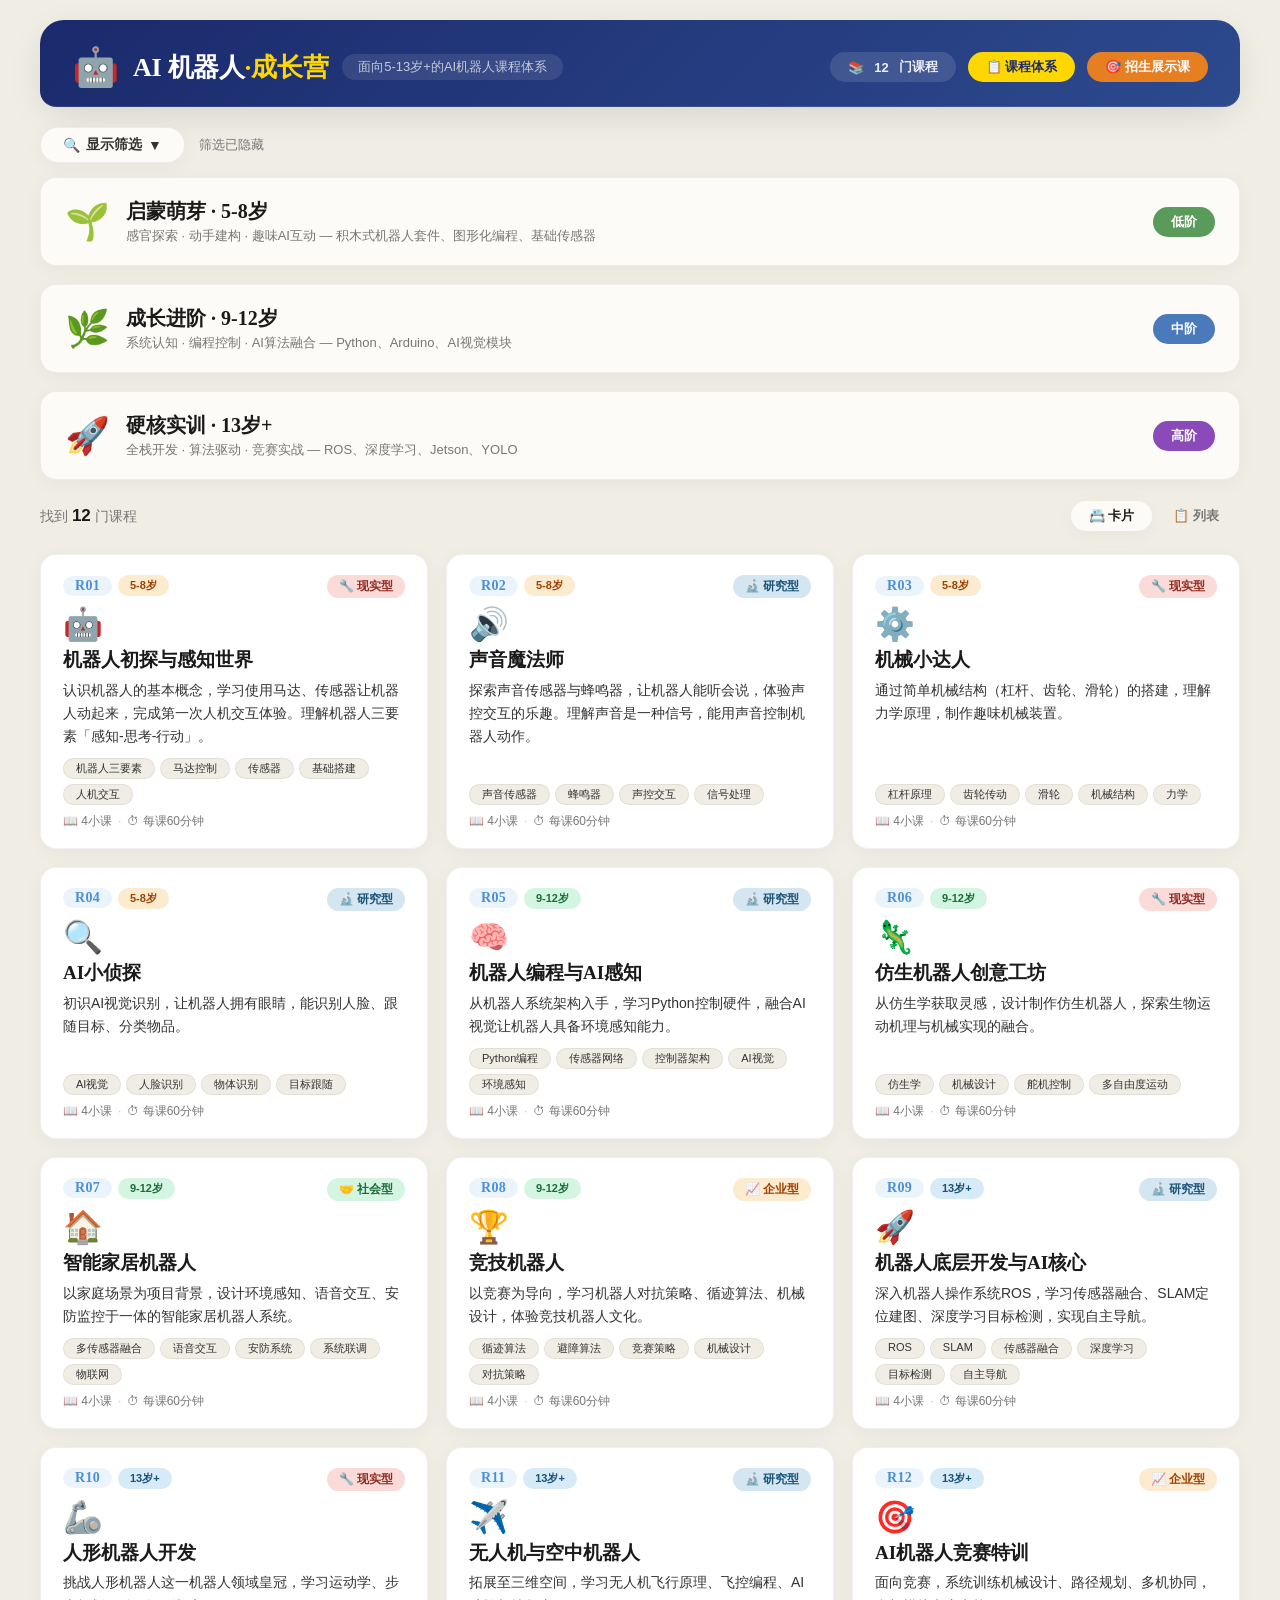
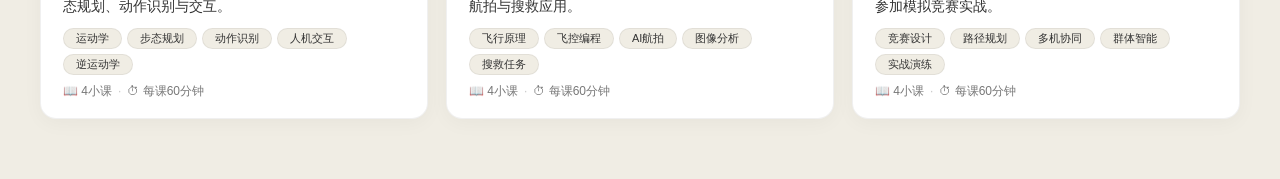
==== index.html @ db53e1a3 "Initial commit: AI机器人·成长营 website - 12 courses, 48 lessons, 3 demo classes" ====
<!DOCTYPE html>
<html lang="zh-CN">
<head>
    <meta charset="UTF-8" />
    <meta name="viewport" content="width=device-width, initial-scale=1.0, maximum-scale=1.0, user-scalable=no" />
    <title>AI机器人·成长营</title>
    <link href="https://fonts.googleapis.cn/css2?family=Cormorant+Garamond:ital,wght@0,500;0,600;0,700;1,500&amp;family=Noto+Serif+SC:wght@500;700;900&amp;display=swap" rel="stylesheet" />
    <link rel="stylesheet" href="css/style.css" />
</head>
<body>

    <div class="app-container">

        <!-- ===== 头部 ===== -->
        <header class="header">
            <div class="header-left">
                <span class="logo">🤖</span>
                <h1>AI 机器人<em>·成长营</em></h1>
                <span class="sub">面向5-13岁+的AI机器人课程体系</span>
            </div>
            <div class="header-right">
                <span class="stats-badge">
                    📚 <span id="totalCourseCount">12</span> 门课程
                </span>
                <a href="curriculum.html" class="stats-badge" style="text-decoration:none;cursor:pointer;background:#FFD700;color:#1a2a6c;">
                    📋 课程体系
                </a>
                <a href="demo.html" class="stats-badge" style="text-decoration:none;cursor:pointer;background:#E67E22;color:#fff;">
                    🎯 招生展示课
                </a>
            </div>
        </header>

        <!-- ===== 筛选切换条 ===== -->
        <div class="filter-toggle-bar">
            <button class="filter-toggle-btn" id="filterToggleBtn">
                <span>🔍</span> 显示筛选
                <span class="arrow">▼</span>
            </button>
            <span class="filter-status" id="filterStatus">筛选已隐藏</span>
        </div>

        <!-- ===== 筛选栏（初始隐藏） ===== -->
        <section class="filter-section hidden" id="filterSection">
            <div class="filter-row">

                <!-- 年龄段筛选 -->
                <div class="filter-group">
                    <span class="label">🎯 年龄</span>
                    <button class="filter-btn age-btn active" data-age="all">全部</button>
                    <button class="filter-btn age-btn" data-age="5-8">5-8岁</button>
                    <button class="filter-btn age-btn" data-age="9-12">9-12岁</button>
                    <button class="filter-btn age-btn" data-age="13+">13岁+</button>
                </div>

                <div style="width:1px;height:24px;background:var(--rule);flex-shrink:0;"></div>

                <!-- 职业类型筛选 -->
                <div class="filter-group">
                    <span class="label">💼 职业</span>
                    <button class="filter-btn career-btn active" data-career="all">全部</button>
                    <button class="filter-btn career-btn" data-career="R"><span class="emoji">🔧</span> R</button>
                    <button class="filter-btn career-btn" data-career="I"><span class="emoji">🔬</span> I</button>
                    <button class="filter-btn career-btn" data-career="A"><span class="emoji">🎨</span> A</button>
                    <button class="filter-btn career-btn" data-career="S"><span class="emoji">🤝</span> S</button>
                    <button class="filter-btn career-btn" data-career="E"><span class="emoji">📈</span> E</button>
                    <button class="filter-btn career-btn" data-career="C"><span class="emoji">📋</span> C</button>
                </div>

                <div style="width:1px;height:24px;background:var(--rule);flex-shrink:0;"></div>

                <!-- 知识点筛选 (按钮组) -->
                <div class="filter-group" id="knowledgeGroup">
                    <span class="label">🧠 知识点</span>
                    <div id="knowledgeBtnGroup" style="display:flex;flex-wrap:wrap;gap:5px;">
                        <!-- 由JS生成 -->
                    </div>
                </div>

                <button class="filter-clear" id="clearFiltersBtn">✕ 清除筛选</button>
            </div>
        </section>

        <!-- ===== 阶段导航 ===== -->
        <div class="stage-banner">
            <div class="stage-icon">🌱</div>
            <div class="stage-info">
                <h2>启蒙萌芽 · 5-8岁</h2>
                <p>感官探索 · 动手建构 · 趣味AI互动 — 积木式机器人套件、图形化编程、基础传感器</p>
            </div>
            <span class="stage-badge sb-basic">低阶</span>
        </div>

        <div class="stage-banner">
            <div class="stage-icon">🌿</div>
            <div class="stage-info">
                <h2>成长进阶 · 9-12岁</h2>
                <p>系统认知 · 编程控制 · AI算法融合 — Python、Arduino、AI视觉模块</p>
            </div>
            <span class="stage-badge sb-inter">中阶</span>
        </div>

        <div class="stage-banner">
            <div class="stage-icon">🚀</div>
            <div class="stage-info">
                <h2>硬核实训 · 13岁+</h2>
                <p>全栈开发 · 算法驱动 · 竞赛实战 — ROS、深度学习、Jetson、YOLO</p>
            </div>
            <span class="stage-badge sb-adv">高阶</span>
        </div>

        <!-- ===== 工具栏 ===== -->
        <div class="toolbar">
            <div class="toolbar-left">
                <span class="count">找到 <strong id="courseCount">12</strong> 门课程</span>
            </div>
            <div class="view-toggle">
                <button class="active" data-view="card" id="viewCardBtn">📇 卡片</button>
                <button data-view="list" id="viewListBtn">📋 列表</button>
            </div>
        </div>

        <!-- ===== 课程列表容器 ===== -->
        <div class="course-grid" id="courseGrid"></div>

        <!-- ===== 空状态 ===== -->
        <div class="empty-state" id="emptyState" style="display:none;">
            <span class="emoji">🔍</span>
            <h3>没有找到匹配的课程</h3>
            <p>试试调整筛选条件吧～</p>
        </div>

    </div>

    <script src="js/courses-data.js"></script>
    <script src="js/script.js"></script>
</body>
</html>
---- css/style.css ----
/* ===== 变量 ===== */
:root {
    --paper: #FDFBF7;
    --paper2: #F0EDE4;
    --paper3: #E8E3D8;
    --ink: #1A1A1A;
    --ink2: #333333;
    --ink3: #777777;
    --gold: #C8A86B;
    --gold2: #B8924A;
    --gold-bg: rgba(200, 168, 107, 0.10);
    --gold-bd: rgba(200, 168, 107, 0.30);
    --rule: rgba(0, 0, 0, 0.06);
    --card-bg: #FFFFFF;
    --shadow: 0 4px 20px rgba(0, 0, 0, 0.04);
    --shadow2: 0 8px 32px rgba(0, 0, 0, 0.08);
    --radius: 16px;
    --max-w: 480px;
    --font-serif: 'Noto Serif SC', serif;
    --font-sans: -apple-system, BlinkMacSystemFont, "PingFang SC", "Helvetica Neue", STHeiti, "Microsoft YaHei", Tahoma, Arial, sans-serif;
    --font-el: 'Cormorant Garamond', serif;
    --robot-blue: #4A90D9;
    --robot-blue-bg: rgba(74, 144, 217, 0.10);
    --robot-blue-bd: rgba(74, 144, 217, 0.30);
    --robot-green: #5CB85C;
    --robot-orange: #E67E22;
}

*,
*::before,
*::after {
    box-sizing: border-box;
    margin: 0;
    padding: 0;
}

html {
    scroll-behavior: smooth;
}

body {
    font-family: var(--font-sans);
    background: var(--paper2);
    color: var(--ink);
    -webkit-font-smoothing: antialiased;
    padding: 20px 16px 60px;
    min-height: 100vh;
}

::-webkit-scrollbar {
    width: 6px;
}
::-webkit-scrollbar-track {
    background: var(--paper2);
}
::-webkit-scrollbar-thumb {
    background: var(--gold-bd);
    border-radius: 10px;
}
::-webkit-scrollbar-thumb:hover {
    background: var(--gold);
}

.app-container {
    max-width: 1200px;
    margin: 0 auto;
}

/* ===== 头部 ===== */
.header {
    background: linear-gradient(135deg, #1a2a6c, #2d4a8e);
    border-radius: 24px 24px 16px 16px;
    padding: 28px 32px 20px;
    box-shadow: 0 10px 40px -10px rgba(0, 0, 0, 0.15);
    margin-bottom: 20px;
    display: flex;
    flex-wrap: wrap;
    align-items: center;
    justify-content: space-between;
    border-bottom: 1px solid rgba(255,255,255,0.1);
}

.header-left {
    display: flex;
    align-items: center;
    gap: 14px;
    flex-wrap: wrap;
}

.header-left .logo {
    font-size: 38px;
    line-height: 1;
}

.header-left h1 {
    font-family: var(--font-serif);
    font-size: 26px;
    font-weight: 900;
    color: #fff;
    letter-spacing: -.01em;
}
.header-left h1 em {
    font-style: normal;
    color: #FFD700;
    position: relative;
}
.header-left h1 em::after {
    content: '';
    position: absolute;
    bottom: 2px;
    left: 0;
    width: 100%;
    height: 6px;
    background-color: rgba(255, 215, 0, 0.3);
    z-index: -1;
}

.header-left .sub {
    font-size: 13px;
    color: rgba(255,255,255,0.7);
    background: rgba(255,255,255,0.1);
    padding: 4px 16px;
    border-radius: 30px;
    font-weight: 500;
}

.header-right {
    display: flex;
    align-items: center;
    gap: 12px;
    flex-wrap: wrap;
}

.stats-badge {
    background: rgba(255,255,255,0.12);
    padding: 6px 18px;
    border-radius: 40px;
    font-size: 13px;
    font-weight: 600;
    color: rgba(255,255,255,0.9);
    display: flex;
    align-items: center;
    gap: 10px;
}

/* ===== 筛选切换条 ===== */
.filter-toggle-bar {
    display: flex;
    align-items: center;
    justify-content: flex-start;
    gap: 14px;
    margin-bottom: 14px;
    flex-wrap: wrap;
}

.filter-toggle-btn {
    padding: 8px 22px;
    border-radius: 40px;
    border: 1px solid var(--rule);
    background: var(--paper);
    font-size: 14px;
    font-weight: 600;
    color: var(--ink2);
    cursor: pointer;
    transition: all 0.25s;
    font-family: var(--font-sans);
    display: flex;
    align-items: center;
    gap: 6px;
    box-shadow: var(--shadow);
}
.filter-toggle-btn:hover {
    border-color: var(--robot-blue-bd);
    background: var(--paper);
    transform: translateY(-1px);
    box-shadow: var(--shadow2);
}
.filter-toggle-btn.active {
    border-color: var(--robot-blue);
    background: var(--robot-blue);
    color: #fff;
    box-shadow: 0 4px 16px rgba(74, 144, 217, 0.25);
}
.filter-toggle-btn.active:hover {
    background: #3a7bc8;
    border-color: #3a7bc8;
}
.filter-toggle-btn .arrow {
    display: inline-block;
    transition: transform 0.3s ease;
    font-size: 14px;
}
.filter-toggle-btn.active .arrow {
    transform: rotate(180deg);
}

.filter-status {
    font-size: 13px;
    color: var(--ink3);
    font-weight: 500;
}

/* ===== 筛选栏 ===== */
.filter-section {
    background: var(--paper);
    border-radius: 16px;
    padding: 18px 24px;
    box-shadow: var(--shadow);
    margin-bottom: 20px;
    border: 1px solid var(--rule);
    overflow: hidden;
    transition: max-height 0.5s cubic-bezier(0.4, 0, 0.2, 1),
        opacity 0.4s ease,
        padding 0.4s ease,
        margin 0.4s ease;
    max-height: 800px;
    opacity: 1;
    padding: 18px 24px;
}
.filter-section.hidden {
    max-height: 0;
    opacity: 0;
    padding: 0 24px;
    margin-bottom: 0;
    border-width: 0;
    pointer-events: none;
}

.filter-row {
    display: flex;
    flex-wrap: wrap;
    align-items: center;
    gap: 10px 16px;
}

.filter-group {
    display: flex;
    flex-wrap: wrap;
    align-items: center;
    gap: 6px;
}

.filter-group .label {
    font-size: 13px;
    font-weight: 600;
    color: var(--ink3);
    margin-right: 2px;
}

.filter-btn {
    padding: 6px 16px;
    border-radius: 30px;
    border: 1px solid var(--rule);
    background: transparent;
    font-size: 13px;
    font-weight: 600;
    color: var(--ink2);
    cursor: pointer;
    transition: all 0.2s;
    font-family: var(--font-sans);
}
.filter-btn:hover {
    border-color: var(--robot-blue-bd);
    background: var(--robot-blue-bg);
}
.filter-btn.active {
    border-color: var(--robot-blue);
    background: var(--robot-blue);
    color: #fff;
    box-shadow: 0 2px 12px rgba(74, 144, 217, 0.25);
}

.filter-btn.age-btn {
    min-width: 64px;
    justify-content: center;
}

.filter-btn.career-btn {
    min-width: 48px;
    justify-content: center;
}
.filter-btn.career-btn .emoji {
    margin-right: 3px;
}

.filter-btn.knowledge-btn {
    min-width: 40px;
    justify-content: center;
}

.filter-clear {
    padding: 6px 14px;
    border-radius: 30px;
    border: none;
    background: var(--paper2);
    font-size: 12px;
    font-weight: 600;
    color: var(--ink3);
    cursor: pointer;
    transition: all 0.2s;
    font-family: var(--font-sans);
}
.filter-clear:hover {
    background: var(--paper3);
    color: var(--ink2);
}

/* ===== 工具栏 ===== */
.toolbar {
    display: flex;
    flex-wrap: wrap;
    align-items: center;
    justify-content: space-between;
    margin-bottom: 20px;
    gap: 12px;
}

.toolbar-left {
    display: flex;
    align-items: center;
    gap: 12px;
}

.toolbar-left .count {
    font-size: 14px;
    color: var(--ink3);
    font-weight: 500;
}
.toolbar-left .count strong {
    color: var(--ink);
    font-size: 17px;
    font-weight: 700;
}

.view-toggle {
    display: flex;
    background: var(--paper2);
    border-radius: 40px;
    padding: 3px;
    gap: 3px;
}
.view-toggle button {
    border: none;
    background: transparent;
    padding: 6px 18px;
    border-radius: 30px;
    font-size: 13px;
    font-weight: 600;
    color: var(--ink3);
    cursor: pointer;
    transition: all 0.2s;
    font-family: var(--font-sans);
}
.view-toggle button.active {
    background: var(--paper);
    color: var(--ink);
    box-shadow: var(--shadow);
}
.view-toggle button:hover:not(.active) {
    color: var(--ink);
}

/* ===== 课程网格 ===== */
.course-grid {
    display: grid;
    grid-template-columns: repeat(auto-fill, minmax(300px, 1fr));
    gap: 18px;
    transition: all 0.3s;
}

.course-grid.list-view {
    display: flex;
    flex-direction: column;
    gap: 12px;
}

/* ===== 课程卡片 ===== */
.course-card {
    background: var(--card-bg);
    border-radius: 16px;
    padding: 20px 22px 18px;
    border: 1px solid var(--rule);
    box-shadow: var(--shadow);
    transition: all 0.3s;
    display: flex;
    flex-direction: column;
    position: relative;
    overflow: hidden;
}
.course-card:hover {
    border-color: var(--robot-blue-bd);
    box-shadow: var(--shadow2);
    transform: translateY(-2px);
}

.course-card .top-row {
    display: flex;
    justify-content: space-between;
    align-items: flex-start;
    gap: 10px;
    margin-bottom: 10px;
}

.course-card .top-row .left-tags {
    display: flex;
    flex-wrap: wrap;
    align-items: center;
    gap: 6px;
}

.course-card .course-id {
    font-family: var(--font-el);
    font-size: 14px;
    font-weight: 700;
    padding: 2px 12px;
    border-radius: 30px;
    background: var(--robot-blue-bg);
    color: var(--robot-blue);
    white-space: nowrap;
    letter-spacing: 0.02em;
}

.course-card .age-tag {
    font-size: 11px;
    font-weight: 700;
    padding: 3px 12px;
    border-radius: 30px;
    background: var(--paper2);
    color: var(--ink2);
    white-space: nowrap;
}
.course-card .age-tag.age-5-8 {
    background: #fdebd0;
    color: #a04000;
}
.course-card .age-tag.age-9-12 {
    background: #d5f5e3;
    color: #1a6e3a;
}
.course-card .age-tag.age-13 {
    background: #d6eaf8;
    color: #1a5276;
}

.course-card .career-tag {
    font-size: 12px;
    font-weight: 700;
    padding: 3px 12px;
    border-radius: 30px;
    white-space: nowrap;
}
.career-tag.career-R {
    background: #fadbd8;
    color: #922b21;
}
.career-tag.career-I {
    background: #d4e6f1;
    color: #1a5276;
}
.career-tag.career-A {
    background: #ebdef0;
    color: #6c3483;
}
.career-tag.career-S {
    background: #d5f5e3;
    color: #1a6e3a;
}
.career-tag.career-E {
    background: #fdebd0;
    color: #a04000;
}
.career-tag.career-C {
    background: #e8e8e8;
    color: #5d6d7e;
}

.course-card .course-icon {
    font-size: 32px;
    line-height: 1;
    margin-bottom: 4px;
}

.course-card .course-title {
    font-family: var(--font-serif);
    font-size: 19px;
    font-weight: 700;
    color: var(--ink);
    margin: 4px 0 4px;
    line-height: 1.3;
    cursor: pointer;
    transition: color 0.2s;
    border-bottom: 2px solid transparent;
    display: inline-block;
    width: fit-content;
}
.course-card .course-title:hover {
    color: var(--robot-blue);
    border-bottom-color: var(--robot-blue-bd);
}

.course-card .course-desc {
    font-size: 14px;
    color: var(--ink2);
    line-height: 1.65;
    margin-bottom: 10px;
    flex: 1;
    font-weight: 400;
}

.course-card .knowledge-wrap {
    display: flex;
    flex-wrap: wrap;
    gap: 5px;
    margin-bottom: 4px;
}
.course-card .knowledge-tag {
    font-size: 11px;
    font-weight: 500;
    padding: 2px 12px;
    border-radius: 20px;
    background: var(--paper2);
    color: var(--ink2);
    border: 1px solid var(--rule);
}

/* ===== 列表视图 ===== */
.course-grid.list-view .course-card {
    flex-direction: row;
    flex-wrap: wrap;
    align-items: center;
    padding: 14px 20px;
    gap: 10px 16px;
}
.course-grid.list-view .course-card .top-row {
    margin-bottom: 0;
    flex: 0 0 auto;
    gap: 6px;
}
.course-grid.list-view .course-card .course-icon {
    font-size: 26px;
    margin-bottom: 0;
}
.course-grid.list-view .course-card .course-title {
    font-size: 16px;
    margin: 0;
    flex: 1 1 140px;
}
.course-grid.list-view .course-card .course-desc {
    margin-bottom: 0;
    flex: 2 1 200px;
    font-size: 13px;
}
.course-grid.list-view .course-card .knowledge-wrap {
    margin-bottom: 0;
    flex: 1 1 120px;
}
.course-grid.list-view .course-card .top-row .left-tags {
    flex-wrap: nowrap;
}

/* ===== 空状态 ===== */
.empty-state {
    text-align: center;
    padding: 60px 20px;
    background: var(--paper);
    border-radius: 16px;
    box-shadow: var(--shadow);
    border: 1px solid var(--rule);
}
.empty-state .emoji {
    font-size: 48px;
    display: block;
    margin-bottom: 12px;
}
.empty-state h3 {
    font-family: var(--font-serif);
    font-size: 20px;
    color: var(--ink);
    margin-bottom: 6px;
}
.empty-state p {
    color: var(--ink3);
    font-size: 14px;
}

/* ===== 弹窗 ===== */
.popup-overlay {
    position: fixed;
    top: 0;
    left: 0;
    width: 100%;
    height: 100%;
    background: rgba(0, 0, 0, 0.45);
    backdrop-filter: blur(6px);
    display: flex;
    align-items: center;
    justify-content: center;
    z-index: 1000;
    opacity: 0;
    visibility: hidden;
    transition: opacity 0.3s ease, visibility 0.3s ease;
}
.popup-overlay.active {
    opacity: 1;
    visibility: visible;
}

.popup-card {
    background: var(--paper);
    border-radius: 24px;
    max-width: 640px;
    width: 94%;
    padding: 28px 32px 24px;
    box-shadow: 0 40px 80px rgba(0, 0, 0, 0.25);
    transform: scale(0.95) translateY(20px);
    transition: transform 0.35s ease, opacity 0.35s ease;
    opacity: 0;
    max-height: 88vh;
    overflow-y: auto;
    position: relative;
    border: 1px solid var(--rule);
}
.popup-overlay.active .popup-card {
    transform: scale(1) translateY(0);
    opacity: 1;
}

.popup-card .popup-close {
    position: sticky;
    top: 0;
    float: right;
    background: var(--paper);
    border: none;
    font-size: 28px;
    color: var(--ink3);
    cursor: pointer;
    transition: color 0.2s;
    line-height: 1;
    padding: 0 4px;
    z-index: 2;
    border-radius: 50%;
    width: 40px;
    height: 40px;
    display: flex;
    align-items: center;
    justify-content: center;
    margin-top: -8px;
    margin-right: -8px;
    box-shadow: 0 2px 12px rgba(0,0,0,0.04);
}
.popup-card .popup-close:hover {
    color: var(--ink);
    background: var(--paper2);
}

.popup-card .popup-icon {
    font-size: 40px;
    margin-bottom: 4px;
}
.popup-card .popup-title {
    font-family: var(--font-serif);
    font-size: 24px;
    font-weight: 700;
    color: var(--ink);
    margin-bottom: 2px;
}
.popup-card .popup-sub {
    display: flex;
    gap: 10px;
    flex-wrap: wrap;
    margin-bottom: 14px;
    font-size: 13px;
    font-weight: 600;
    color: var(--ink3);
}
.popup-card .popup-sub span {
    background: var(--paper2);
    padding: 2px 14px;
    border-radius: 30px;
}

/* 关联说明 */
.popup-card .popup-relation {
    font-size: 15px;
    line-height: 1.7;
    color: var(--ink2);
    background: var(--paper2);
    padding: 14px 18px;
    border-radius: 14px;
    border-left: 4px solid var(--robot-blue);
    margin-bottom: 18px;
}
.popup-card .popup-relation strong {
    color: var(--ink);
}

/* 小课列表 */
.popup-card .popup-lessons-title {
    font-family: var(--font-serif);
    font-size: 18px;
    font-weight: 700;
    color: var(--ink);
    margin-bottom: 12px;
    display: flex;
    align-items: center;
    gap: 10px;
}
.popup-card .popup-lessons-title .badge {
    font-size: 12px;
    font-weight: 600;
    background: var(--robot-blue-bg);
    color: var(--robot-blue);
    padding: 0 14px;
    border-radius: 30px;
    border: 1px solid var(--robot-blue-bd);
}

.popup-card .lesson-item {
    background: var(--card-bg);
    border-radius: 12px;
    padding: 12px 16px;
    margin-bottom: 10px;
    border: 1px solid var(--rule);
    transition: all 0.2s;
}
.popup-card .lesson-item:hover {
    border-color: var(--robot-blue-bd);
    box-shadow: var(--shadow);
}
.popup-card .lesson-item .lesson-header {
    display: flex;
    align-items: center;
    gap: 10px;
    margin-bottom: 4px;
}
.popup-card .lesson-item .lesson-num {
    font-family: var(--font-el);
    font-size: 16px;
    font-weight: 700;
    color: var(--robot-blue);
    background: var(--robot-blue-bg);
    padding: 0 12px;
    border-radius: 30px;
    min-width: 48px;
    text-align: center;
    line-height: 28px;
}
.popup-card .lesson-item .lesson-topic {
    font-size: 16px;
    font-weight: 700;
    color: var(--ink);
}
.popup-card .lesson-item .lesson-detail {
    font-size: 14px;
    color: var(--ink2);
    line-height: 1.6;
    padding-left: 4px;
}
.popup-card .lesson-item .lesson-detail .label {
    font-weight: 600;
    color: var(--ink);
    display: inline-block;
    min-width: 52px;
}
.popup-card .lesson-item .lesson-detail .label-outcome {
    font-weight: 600;
    color: var(--robot-orange);
    display: inline-block;
    min-width: 52px;
}

/* ===== 阶段横幅 ===== */
.stage-banner {
    background: var(--paper);
    border-radius: 16px;
    padding: 20px 24px;
    margin-bottom: 18px;
    border: 1px solid var(--rule);
    box-shadow: var(--shadow);
    display: flex;
    align-items: center;
    gap: 16px;
    flex-wrap: wrap;
}
.stage-banner .stage-icon {
    font-size: 36px;
}
.stage-banner .stage-info {
    flex: 1;
}
.stage-banner .stage-info h2 {
    font-family: var(--font-serif);
    font-size: 20px;
    font-weight: 700;
    color: var(--ink);
    margin-bottom: 2px;
}
.stage-banner .stage-info p {
    font-size: 13px;
    color: var(--ink3);
}
.stage-banner .stage-badge {
    padding: 6px 18px;
    border-radius: 30px;
    font-size: 13px;
    font-weight: 700;
    color: #fff;
}
.stage-badge.sb-basic {
    background: #5a9a5a;
}
.stage-badge.sb-inter {
    background: #4a7aba;
}
.stage-badge.sb-adv {
    background: #8a4aba;
}

/* ===== 响应式 ===== */
@media (max-width: 768px) {
    body {
        padding: 12px 10px 40px;
    }
    .header {
        padding: 20px 20px 16px;
        flex-direction: column;
        align-items: stretch;
        gap: 12px;
    }
    .header-left h1 {
        font-size: 22px;
    }
    .header-left .sub {
        font-size: 12px;
    }
    .header-right {
        justify-content: space-between;
    }
    .filter-toggle-bar {
        gap: 10px;
    }
    .filter-toggle-btn {
        padding: 6px 16px;
        font-size: 13px;
    }
    .filter-section {
        padding: 14px 16px;
    }
    .filter-section.hidden {
        padding: 0 16px;
    }
    .filter-row {
        gap: 8px 12px;
    }
    .filter-btn {
        padding: 5px 12px;
        font-size: 12px;
    }
    .course-grid {
        grid-template-columns: 1fr;
    }
    .course-grid.list-view .course-card {
        flex-direction: column;
        align-items: stretch;
    }
    .toolbar {
        flex-direction: column;
        align-items: stretch;
        gap: 10px;
    }
    .toolbar-left {
        flex-wrap: wrap;
        justify-content: space-between;
    }
    .view-toggle button {
        padding: 5px 14px;
        font-size: 12px;
    }
    .course-card .top-row {
        flex-wrap: wrap;
    }
    .course-grid.list-view .course-card .top-row .left-tags {
        flex-wrap: wrap;
    }
    .popup-card {
        padding: 20px 18px 18px;
        max-width: 98%;
        max-height: 92vh;
    }
    .popup-card .popup-title {
        font-size: 20px;
    }
    .popup-card .lesson-item {
        padding: 10px 12px;
    }
    .popup-card .lesson-item .lesson-topic {
        font-size: 14px;
    }
    .popup-card .lesson-item .lesson-detail {
        font-size: 13px;
    }
}

@media (max-width: 480px) {
    .header-left .logo {
        font-size: 30px;
    }
    .header-left h1 {
        font-size: 19px;
    }
    .filter-toggle-btn {
        font-size: 12px;
        padding: 5px 14px;
    }
    .filter-btn {
        font-size: 11px;
        padding: 4px 10px;
    }
    .course-card {
        padding: 14px 16px 14px;
    }
    .course-card .course-title {
        font-size: 17px;
    }
    .course-card .course-id {
        font-size: 12px;
        padding: 2px 10px;
    }
    .popup-card .popup-lessons-title {
        font-size: 16px;
    }
    .popup-card .lesson-item .lesson-num {
        font-size: 14px;
        min-width: 40px;
        line-height: 24px;
    }
}

/* ===== 动画 ===== */
@keyframes floatUp {
    0% {
        opacity: 0;
        transform: translateY(16px);
    }
    100% {
        opacity: 1;
        transform: translateY(0);
    }
}
.course-card {
    animation: floatUp 0.4s ease forwards;
}
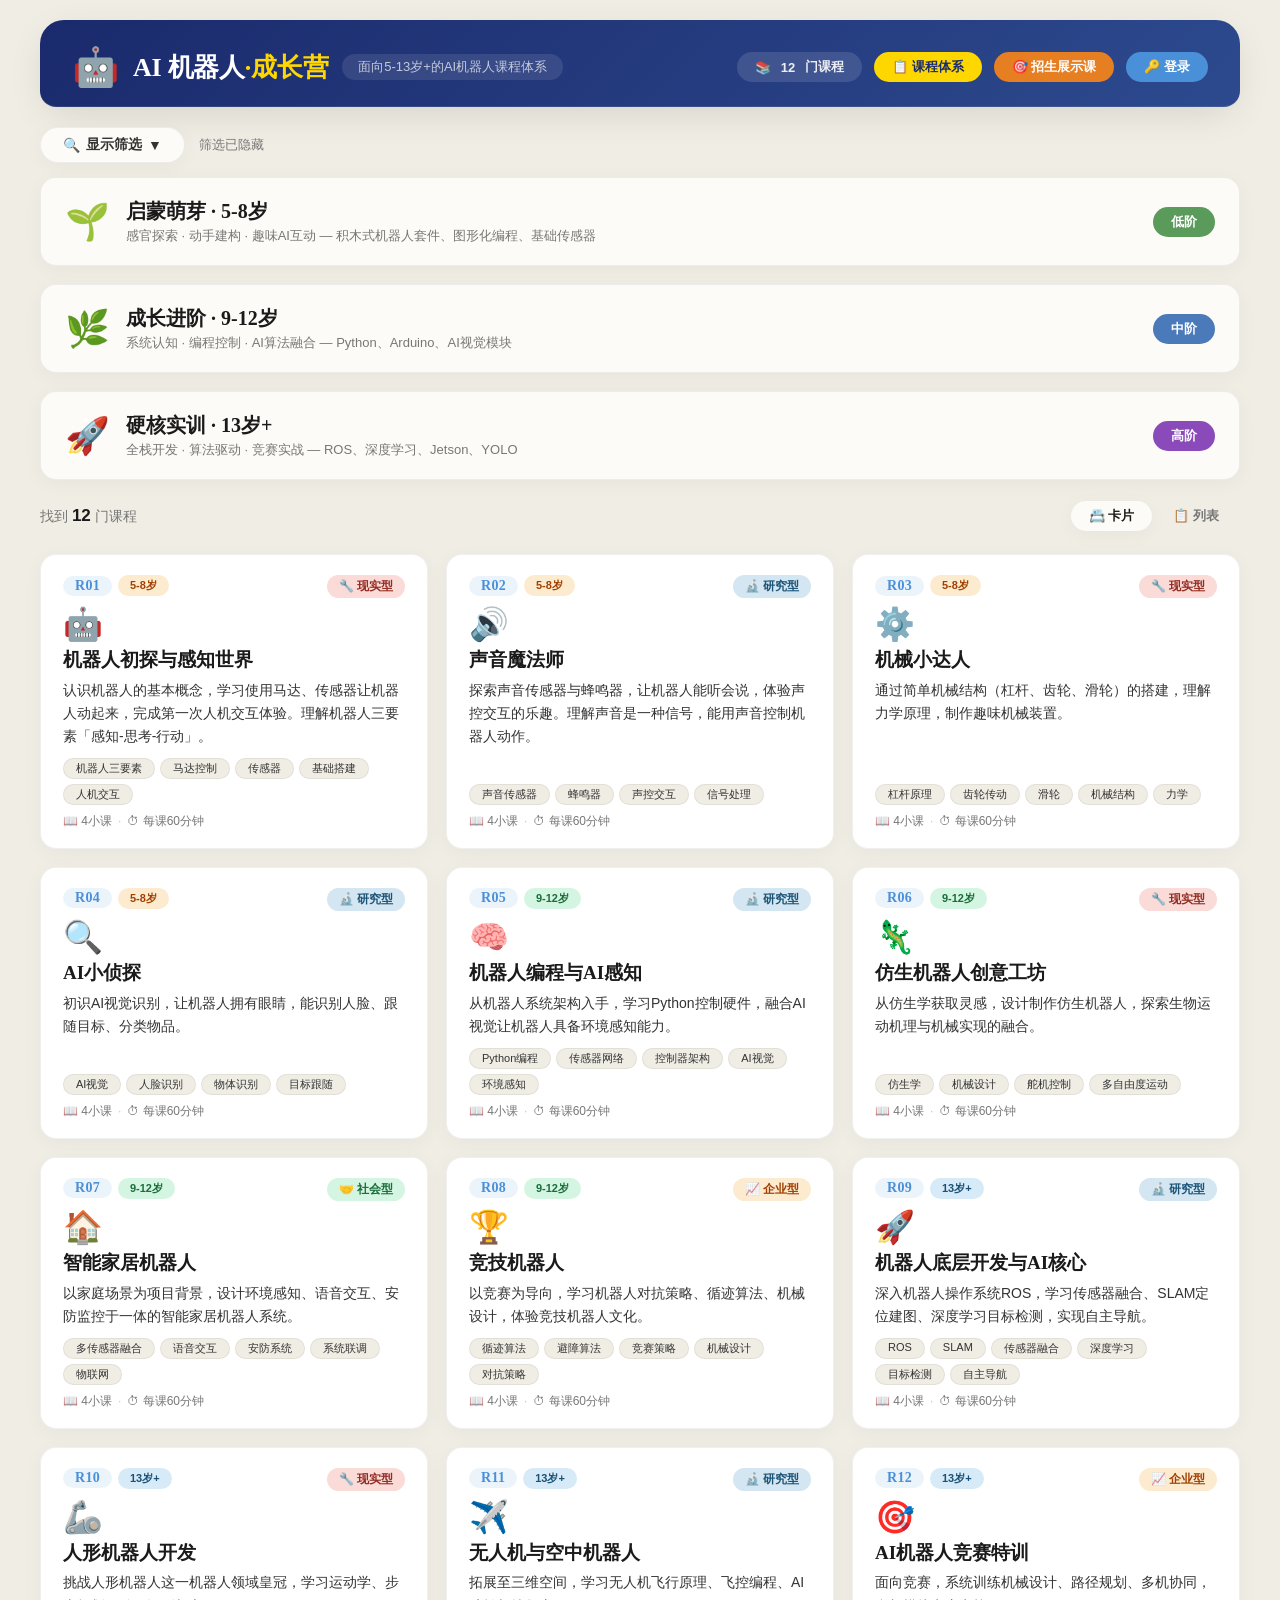
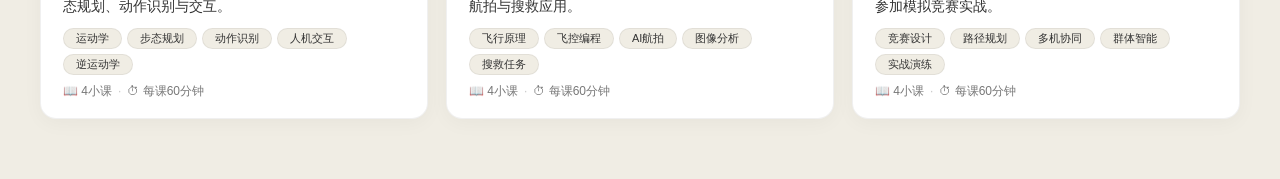
==== commit 185880aa: "feat: redesign login modal with professional UI - gradient header, tab switching, icon inputs, anima" ====
--- a/index.html
+++ b/index.html
@@ -28,6 +28,9 @@
                 <a href="demo.html" class="stats-badge" style="text-decoration:none;cursor:pointer;background:#E67E22;color:#fff;">
                     🎯 招生展示课
                 </a>
+                <span id="authArea">
+                    <button class="stats-badge" id="loginBtn" style="background:#4A90D9;color:#fff;cursor:pointer;border:none;">🔑 登录</button>
+                </span>
             </div>
         </header>
 
@@ -132,7 +135,59 @@
 
     </div>
 
+    <!-- 登录/注册弹窗 -->
+    <div id="authModal" class="auth-overlay" style="display:none;">
+        <div class="auth-card">
+            <div class="auth-card-header">
+                <div class="auth-card-icon">🤖</div>
+                <h2>AI 机器人成长营</h2>
+                <p>登录后即可学习全部 48 节互动课件</p>
+            </div>
+            <div class="auth-tabs">
+                <button class="auth-tab active" data-tab="login">登 录</button>
+                <button class="auth-tab" data-tab="register">注 册</button>
+                <div class="auth-tab-indicator"></div>
+            </div>
+            <div class="auth-card-body">
+                <!-- 登录表单 -->
+                <form id="loginForm" class="auth-form active">
+                    <div class="auth-input-group">
+                        <span class="auth-input-icon">👤</span>
+                        <input type="text" id="loginUsername" placeholder="用户名" autocomplete="username">
+                    </div>
+                    <div class="auth-input-group">
+                        <span class="auth-input-icon">🔒</span>
+                        <input type="password" id="loginPassword" placeholder="密码" autocomplete="current-password">
+                    </div>
+                    <div class="auth-msg" id="loginMsg"></div>
+                    <button type="submit" class="auth-submit-btn">登 录</button>
+                </form>
+                <!-- 注册表单 -->
+                <form id="registerForm" class="auth-form">
+                    <div class="auth-input-group">
+                        <span class="auth-input-icon">👤</span>
+                        <input type="text" id="regUsername" placeholder="用户名" autocomplete="username">
+                    </div>
+                    <div class="auth-input-group">
+                        <span class="auth-input-icon">😊</span>
+                        <input type="text" id="regDisplayName" placeholder="昵称（选填）">
+                    </div>
+                    <div class="auth-input-group">
+                        <span class="auth-input-icon">🔒</span>
+                        <input type="password" id="regPassword" placeholder="密码（至少4位）" autocomplete="new-password">
+                    </div>
+                    <div class="auth-msg" id="regMsg"></div>
+                    <button type="submit" class="auth-submit-btn">注 册</button>
+                </form>
+            </div>
+            <button class="auth-close-btn" id="closeAuthModal">
+                <svg width="18" height="18" viewBox="0 0 24 24" fill="none" stroke="currentColor" stroke-width="2"><line x1="18" y1="6" x2="6" y2="18"/><line x1="6" y1="6" x2="18" y2="18"/></svg>
+            </button>
+        </div>
+    </div>
+
     <script src="js/courses-data.js"></script>
-    <script src="js/script.js"></script>
+    <script src="js/auth.js"></script>
+    <script src="js/script.js?v=2"></script>
 </body>
 </html>
--- a/css/style.css
+++ b/css/style.css
@@ -949,4 +949,274 @@
 }
 .course-card {
     animation: floatUp 0.4s ease forwards;
+}
+
+/* ===== 登录/注册弹窗 ===== */
+.auth-overlay {
+    position: fixed;
+    top: 0;
+    left: 0;
+    width: 100%;
+    height: 100%;
+    background: rgba(15, 23, 42, 0.6);
+    backdrop-filter: blur(8px);
+    -webkit-backdrop-filter: blur(8px);
+    display: flex;
+    align-items: center;
+    justify-content: center;
+    z-index: 9999;
+    animation: authFadeIn 0.25s ease;
+}
+
+@keyframes authFadeIn {
+    from { opacity: 0; }
+    to { opacity: 1; }
+}
+
+@keyframes authSlideUp {
+    from { opacity: 0; transform: translateY(24px) scale(0.96); }
+    to { opacity: 1; transform: translateY(0) scale(1); }
+}
+
+.auth-card {
+    background: #fff;
+    border-radius: 20px;
+    width: 92%;
+    max-width: 420px;
+    position: relative;
+    box-shadow: 0 25px 60px rgba(0, 0, 0, 0.15), 0 0 0 1px rgba(255,255,255,0.1);
+    overflow: hidden;
+    animation: authSlideUp 0.35s cubic-bezier(0.16, 1, 0.3, 1);
+}
+
+.auth-card-header {
+    background: linear-gradient(135deg, #4A90D9 0%, #67B8DE 50%, #89C4E8 100%);
+    padding: 32px 28px 28px;
+    text-align: center;
+    position: relative;
+    overflow: hidden;
+}
+
+.auth-card-header::before {
+    content: '';
+    position: absolute;
+    top: -50%;
+    left: -50%;
+    width: 200%;
+    height: 200%;
+    background: radial-gradient(circle, rgba(255,255,255,0.1) 0%, transparent 60%);
+    animation: authShimmer 6s ease-in-out infinite;
+}
+
+@keyframes authShimmer {
+    0%, 100% { transform: translate(0, 0); }
+    50% { transform: translate(20%, 20%); }
+}
+
+.auth-card-icon {
+    font-size: 48px;
+    margin-bottom: 12px;
+    filter: drop-shadow(0 4px 8px rgba(0,0,0,0.1));
+    position: relative;
+    z-index: 1;
+}
+
+.auth-card-header h2 {
+    font-size: 22px;
+    font-weight: 700;
+    color: #fff;
+    margin: 0 0 6px;
+    letter-spacing: 1px;
+    position: relative;
+    z-index: 1;
+}
+
+.auth-card-header p {
+    font-size: 13px;
+    color: rgba(255, 255, 255, 0.85);
+    margin: 0;
+    position: relative;
+    z-index: 1;
+}
+
+.auth-tabs {
+    display: flex;
+    position: relative;
+    border-bottom: 1px solid #f0f0f0;
+    background: #fafafa;
+}
+
+.auth-tab {
+    flex: 1;
+    padding: 14px 0;
+    border: none;
+    background: none;
+    font-size: 15px;
+    font-weight: 600;
+    color: #999;
+    cursor: pointer;
+    transition: color 0.3s;
+    position: relative;
+    z-index: 1;
+}
+
+.auth-tab.active {
+    color: var(--robot-blue);
+}
+
+.auth-tab-indicator {
+    position: absolute;
+    bottom: 0;
+    left: 0;
+    width: 50%;
+    height: 3px;
+    background: linear-gradient(90deg, var(--robot-blue), #67B8DE);
+    border-radius: 3px 3px 0 0;
+    transition: transform 0.3s cubic-bezier(0.4, 0, 0.2, 1);
+}
+
+.auth-tab-indicator.right {
+    transform: translateX(100%);
+}
+
+.auth-card-body {
+    padding: 24px 28px 28px;
+}
+
+.auth-form {
+    display: none;
+}
+
+.auth-form.active {
+    display: block;
+    animation: authFadeIn 0.3s ease;
+}
+
+.auth-input-group {
+    position: relative;
+    margin-bottom: 16px;
+}
+
+.auth-input-icon {
+    position: absolute;
+    left: 14px;
+    top: 50%;
+    transform: translateY(-50%);
+    font-size: 16px;
+    z-index: 1;
+    pointer-events: none;
+}
+
+.auth-input-group input {
+    width: 100%;
+    padding: 14px 16px 14px 44px;
+    border: 2px solid #e8e8e8;
+    border-radius: 12px;
+    font-size: 15px;
+    background: #fafafa;
+    transition: all 0.25s ease;
+    color: var(--ink);
+    box-sizing: border-box;
+}
+
+.auth-input-group input:focus {
+    outline: none;
+    border-color: var(--robot-blue);
+    background: #fff;
+    box-shadow: 0 0 0 4px rgba(74, 144, 217, 0.1);
+}
+
+.auth-input-group input::placeholder {
+    color: #bbb;
+}
+
+.auth-msg {
+    text-align: center;
+    font-size: 13px;
+    min-height: 20px;
+    margin-bottom: 8px;
+    color: #e74c3c;
+    transition: all 0.2s;
+}
+
+.auth-msg.success {
+    color: #27ae60;
+}
+
+.auth-submit-btn {
+    width: 100%;
+    padding: 14px;
+    background: linear-gradient(135deg, #4A90D9 0%, #67B8DE 100%);
+    color: #fff;
+    border: none;
+    border-radius: 12px;
+    font-size: 16px;
+    font-weight: 700;
+    cursor: pointer;
+    transition: all 0.25s ease;
+    letter-spacing: 2px;
+    box-shadow: 0 4px 15px rgba(74, 144, 217, 0.3);
+}
+
+.auth-submit-btn:hover {
+    transform: translateY(-1px);
+    box-shadow: 0 6px 20px rgba(74, 144, 217, 0.4);
+}
+
+.auth-submit-btn:active {
+    transform: translateY(0);
+    box-shadow: 0 2px 10px rgba(74, 144, 217, 0.3);
+}
+
+.auth-close-btn {
+    position: absolute;
+    top: 16px;
+    right: 16px;
+    width: 32px;
+    height: 32px;
+    border: none;
+    background: rgba(255, 255, 255, 0.2);
+    border-radius: 50%;
+    color: #fff;
+    cursor: pointer;
+    display: flex;
+    align-items: center;
+    justify-content: center;
+    transition: all 0.2s;
+    z-index: 2;
+}
+
+.auth-close-btn:hover {
+    background: rgba(255, 255, 255, 0.35);
+    transform: rotate(90deg);
+}
+
+/* ===== 课程详情页 - 进入学习按钮 ===== */
+.lesson-enter-btn {
+    display: inline-block;
+    padding: 6px 14px;
+    background: var(--robot-blue);
+    color: #fff;
+    border: none;
+    border-radius: 6px;
+    font-size: 13px;
+    font-weight: 500;
+    cursor: pointer;
+    text-decoration: none;
+    transition: all 0.2s;
+    margin-left: auto;
+}
+
+.lesson-enter-btn:hover {
+    background: #3a7bc8;
+    transform: translateY(-1px);
+}
+
+.lesson-enter-btn.lesson-locked {
+    background: var(--ink3);
+    cursor: pointer;
+}
+
+.lesson-enter-btn.lesson-locked:hover {
+    background: #555;
 }
